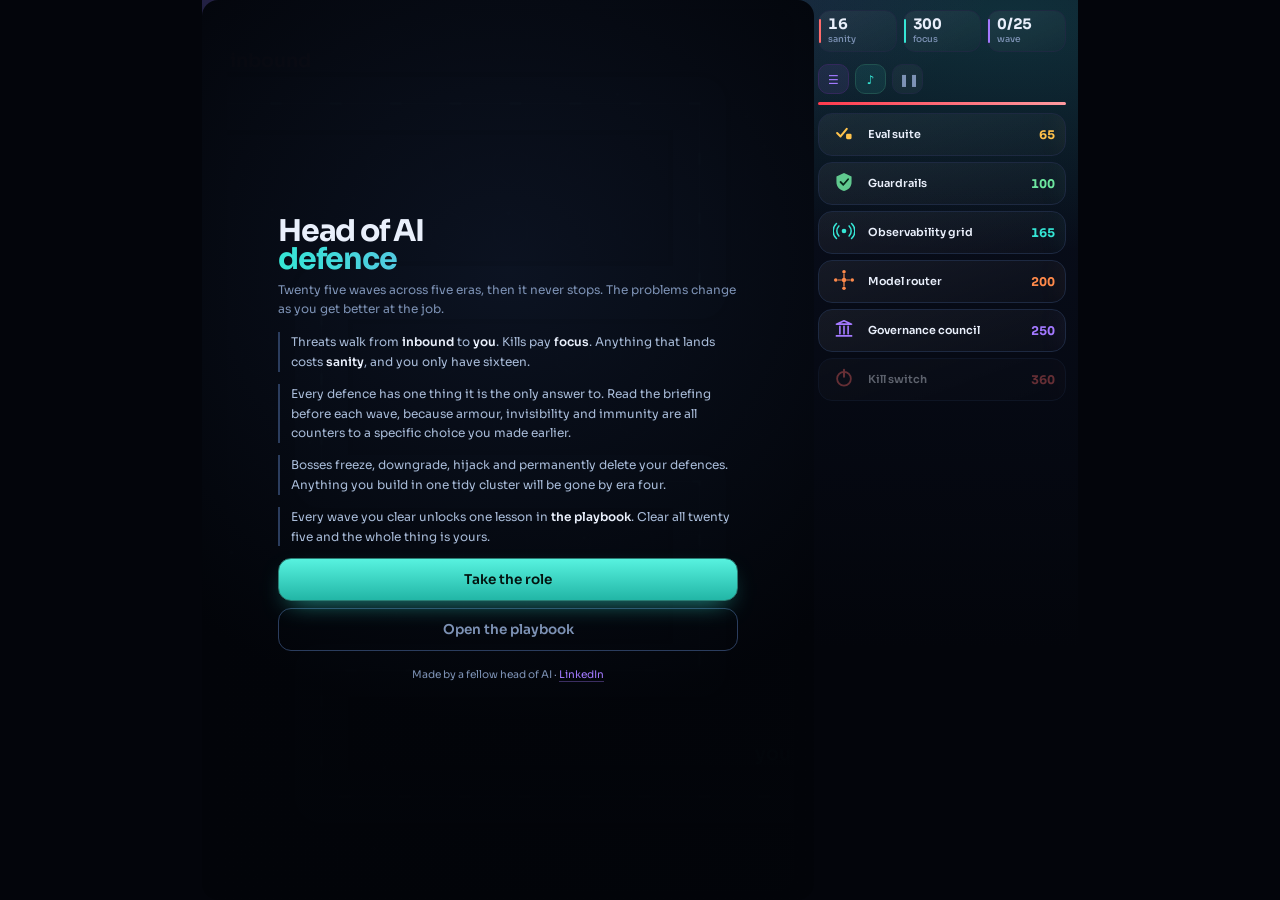
==== index.html @ 8537b3ae "Add social preview cards and searchable metadata Pasting either page into LinkedIn, X, Slack or a ch" ====
<!DOCTYPE html>
<html lang="en">
<head>
<meta charset="utf-8">
<meta name="viewport" content="width=device-width, initial-scale=1, maximum-scale=1, user-scalable=no, viewport-fit=cover">
<title>Head of AI: defence · an AI governance tower defence game</title>
<meta name="description" content="A free browser tower defence game about running AI inside a company. Hold off hallucinations, shadow AI, prompt injection and an EU AI Act audit across 25 waves.">
<meta name="keywords" content="tower defence game, tower defense game, AI governance, AI risk management, AI failure modes, hallucinations, shadow AI, prompt injection, model drift, EU AI Act, LLMOps, AI safety, browser game, free online game, no install, head of AI">
<meta name="author" content="geekyme">
<meta name="robots" content="index, follow, max-image-preview:large">
<link rel="canonical" href="https://geekyme.github.io/ai-tower-defense/">

<!-- Social preview. Absolute URLs: crawlers do not resolve relative ones reliably. -->
<meta property="og:type" content="website">
<meta property="og:site_name" content="Head of AI: defence">
<meta property="og:locale" content="en_GB">
<meta property="og:url" content="https://geekyme.github.io/ai-tower-defense/">
<meta property="og:title" content="Head of AI: defence · an AI governance tower defence game">
<meta property="og:description" content="Hold the line against hallucinations, shadow AI, the frozen middle and the EU AI Act audit. 25 waves, 37 real failure modes, and a lesson unlocked every wave you clear.">
<meta property="og:image" content="https://geekyme.github.io/ai-tower-defense/assets/og-game.png">
<meta property="og:image:type" content="image/png">
<meta property="og:image:width" content="1200">
<meta property="og:image:height" content="630">
<meta property="og:image:alt" content="Head of AI: defence. A tower defence board with defences covering a lane, beside the words hallucinations, shadow AI, prompt injection, the frozen middle and EU AI Act audit.">

<meta name="twitter:card" content="summary_large_image">
<meta name="twitter:title" content="Head of AI: defence · an AI governance tower defence game">
<meta name="twitter:description" content="Hold the line against hallucinations, shadow AI, the frozen middle and the EU AI Act audit. Every wave you clear unlocks a lesson.">
<meta name="twitter:image" content="https://geekyme.github.io/ai-tower-defense/assets/og-game.png">
<meta name="twitter:image:alt" content="Head of AI: defence. A tower defence board with defences covering a lane.">

<meta name="theme-color" content="#03050b">
<meta name="application-name" content="Head of AI: defence">
<meta name="apple-mobile-web-app-title" content="Head of AI">
<meta name="apple-mobile-web-app-capable" content="yes">
<meta name="mobile-web-app-capable" content="yes">
<meta name="apple-mobile-web-app-status-bar-style" content="black-translucent">
<link rel="icon" href="assets/favicon.svg" type="image/svg+xml">
<link rel="apple-touch-icon" href="assets/icon-180.png">
<link rel="manifest" href="site.webmanifest">

<script type="application/ld+json">
{
  "@context": "https://schema.org",
  "@type": "VideoGame",
  "name": "Head of AI: defence",
  "url": "https://geekyme.github.io/ai-tower-defense/",
  "image": "https://geekyme.github.io/ai-tower-defense/assets/og-game.png",
  "description": "A tower defence game about running AI inside a company. Twenty five waves across five eras, where every threat is a real AI failure mode and every defence is a real control. Clearing a wave unlocks that wave's lesson.",
  "genre": ["Tower defence", "Strategy", "Educational game"],
  "keywords": "AI governance, AI risk, tower defence, browser game, EU AI Act, shadow AI, prompt injection",
  "gamePlatform": "Web browser",
  "applicationCategory": "GameApplication",
  "operatingSystem": "Any (modern web browser)",
  "playMode": "SinglePlayer",
  "inLanguage": "en",
  "isAccessibleForFree": true,
  "author": { "@type": "Person", "name": "geekyme", "url": "https://github.com/geekyme" },
  "offers": { "@type": "Offer", "price": "0", "priceCurrency": "USD", "availability": "https://schema.org/InStock" }
}
</script>

<link rel="preconnect" href="https://fonts.googleapis.com">
<link rel="preconnect" href="https://fonts.gstatic.com" crossorigin>
<link href="https://fonts.googleapis.com/css2?family=Sora:wght@400;500;600;700&display=swap" rel="stylesheet">
<link rel="stylesheet" href="styles/tokens.css">
<link rel="stylesheet" href="styles/game.css">
</head>
<body>
<div id="app">
  <div id="hud">
    <div class="stat" id="sanityStat"><b id="sanityVal">16</b><span>sanity</span></div>
    <div class="stat" id="focusStat"><b id="focusVal">300</b><span>focus</span></div>
    <div class="stat" id="waveStat"><b id="waveVal">0/25</b><span>wave</span></div>
    <div class="grow"></div>
    <a class="iconbtn" href="lessons.html" id="bookBtn" title="Playbook" aria-label="Open the playbook">☰</a>
    <button class="iconbtn on" id="sndBtn" type="button" title="Sound" aria-label="Toggle sound">♪</button>
    <button class="iconbtn" id="pauseBtn" type="button" title="Pause" aria-label="Pause">❚❚</button>
  </div>
  <div id="sanityTrack"><div id="sanityFill"></div></div>

  <div id="stage">
    <canvas id="cv"></canvas>

    <div id="callRow">
      <button id="briefBtn" type="button">Brief</button>
      <button id="callBtn" type="button"><span>Start wave 1</span><small id="callBonus"></small></button>
    </div>

    <!-- What a defence does, shown while choosing where to place it. -->
    <div id="preview">
      <div class="r1">
        <div id="pvDot"></div><div id="pvName"></div><div id="pvCost"></div>
        <button id="pvX" type="button" aria-label="Cancel">✕</button>
      </div>
      <div id="pvBlurb"></div>
      <div id="pvNums"></div>
      <div class="tg" id="pvTags"></div>
      <div class="pvline good"><u>Use for</u><div id="pvGood"></div></div>
      <div class="pvline weak"><u>Blind to</u><div id="pvWeak"></div></div>
      <div id="pvHint"></div>
    </div>

    <!-- A placed defence: live stats, upgrade and sell. -->
    <div id="inspect">
      <div class="r1"><div id="insDot"></div><div id="insName"></div><div id="insLvl"></div></div>
      <div id="insBlurb"></div>
      <div id="insNums"></div>
      <div class="btns">
        <button id="upBtn" type="button">Upgrade</button>
        <button id="sellBtn" type="button">Sell</button>
        <button id="closeBtn" type="button" aria-label="Close">✕</button>
      </div>
    </div>

    <!-- Menu, briefing, pause, defeat and victory all render in here. -->
    <div id="ov"><div id="ovScroll"><div id="ovBox"></div></div></div>
  </div>

  <div id="shop"></div>
</div>

<script type="module" src="src/main.js"></script>
</body>
</html>
---- styles/tokens.css ----
/* Design tokens and the reset shared by the game and the playbook. */

:root {
  --void: #03050b;
  --panel: #0e1524;
  --line: #1d2941;
  --line2: #2b3d5e;
  --text: #e9effb;
  --dim: #7d92b5;
  --body: #9db0cd;

  --cyan: #35e6d5;
  --violet: #a379ff;
  --amber: #ffc24b;
  --mint: #6ee7a0;
  --coral: #ff6b6b;

  --font: 'Sora', ui-sans-serif, system-ui, -apple-system, 'Segoe UI', Roboto, sans-serif;
  color-scheme: dark;
}

* {
  box-sizing: border-box;
  -webkit-tap-highlight-color: transparent;
}

html, body {
  height: 100%;
  margin: 0;
}

body {
  background: var(--void);
  color: var(--text);
  font-family: var(--font);
}

a { color: var(--cyan); }

/* Buttons rendered as links, so an <a> and a <button> can sit side by side. */
.btn {
  display: block;
  width: 100%;
  text-align: center;
  text-decoration: none;
  font-family: inherit;
  font-size: 13.5px;
  font-weight: 600;
  padding: 12px;
  border-radius: 13px;
  cursor: pointer;
  border: 1px solid #2a7d73;
  color: #03130f;
  background: linear-gradient(180deg, #57f2df, #22b6a6);
}

.btn.ghost {
  background: transparent;
  border-color: var(--line2);
  color: var(--dim);
  margin-top: 7px;
  box-shadow: none;
}

/* Campaign progress bar, used on both pages. */
.progrow {
  display: flex;
  justify-content: space-between;
  gap: 10px;
  font-size: 10.5px;
  color: var(--dim);
  margin-bottom: 4px;
}
.progrow b { color: var(--cyan); font-weight: 600; }

.prog {
  height: 6px;
  border-radius: 6px;
  background: #121a2c;
  overflow: hidden;
  margin-bottom: 14px;
}
.prog i {
  display: block;
  height: 100%;
  border-radius: 6px;
  background: linear-gradient(90deg, var(--cyan), var(--violet));
  transition: width .4s ease;
}

/* Lesson cards, shared by the victory screen and the playbook page. */
.ls {
  display: flex;
  gap: 11px;
  align-items: flex-start;
  padding: 12px 0;
  border-top: 1px solid rgba(43, 61, 94, .5);
}
.ls:first-of-type { border-top: 0; }
.ls img {
  border-radius: 9px;
  background: rgba(255, 255, 255, .03);
  flex: 0 0 auto;
}
.ls-body { min-width: 0; }
.ls-meta {
  font-size: 9.5px;
  letter-spacing: .04em;
  text-transform: lowercase;
  color: var(--dim);
  margin-bottom: 3px;
}
.ls h3 {
  font-size: 13.5px;
  font-weight: 600;
  line-height: 1.35;
  margin: 0 0 5px;
  letter-spacing: -.01em;
}
.ls p {
  font-size: 11.5px;
  line-height: 1.55;
  color: var(--body);
  margin: 0 0 4px;
}
.ls p u {
  display: block;
  text-decoration: none;
  font-size: 9px;
  letter-spacing: .06em;
  text-transform: uppercase;
  font-weight: 700;
  margin-bottom: 2px;
}
.ls-counter u { color: var(--cyan); }
.ls-lesson u { color: var(--violet); }
.ls-locked { color: var(--dim); font-style: italic; }

.ls.locked { opacity: .45; }
.ls.locked img { filter: grayscale(1); }

.ls-era { margin-bottom: 18px; }
.ls-era-head {
  display: flex;
  align-items: baseline;
  justify-content: space-between;
  gap: 10px;
  border-bottom: 1px solid var(--line2);
  padding-bottom: 6px;
  margin-bottom: 4px;
}
.ls-era-head h2 {
  font-size: 11.5px;
  font-weight: 600;
  color: var(--violet);
  margin: 0;
}
.ls-era-head span {
  font-size: 10.5px;
  color: var(--dim);
  font-variant-numeric: tabular-nums;
}
.ls-era-sub {
  font-size: 11px;
  color: var(--dim);
  margin: 0 0 4px;
}

/* Author byline. Quiet, and never competing with a call to action. */
.credit {
  font-size: 10.5px;
  line-height: 1.5;
  color: var(--dim);
  text-align: center;
  margin: 16px 0 0;
}
.credit a {
  color: var(--violet);
  text-decoration: none;
  border-bottom: 1px solid rgba(163, 121, 255, .35);
}
.credit a:hover { border-bottom-color: var(--violet); }

@media (prefers-reduced-motion: reduce) {
  * { transition: none !important; }
}
---- styles/game.css ----
/* The game board, HUD, shop and overlay screens. Loaded after tokens.css. */

body {
  overflow: hidden;
  overscroll-behavior: none;
  touch-action: none;
}

/*
 * One grid, three layouts. The children never move in the DOM — only which
 * grid area they land in — so `phone` stacks them and `rail` puts the HUD and
 * shop beside a full-height board. See the media queries at the foot of this
 * file.
 */
#app {
  position: fixed;
  inset: 0;
  display: grid;
  grid-template-columns: 1fr;
  grid-template-rows: auto auto minmax(0, 1fr) auto;
  grid-template-areas: 'hud' 'track' 'stage' 'shop';
  max-width: 540px;
  margin: 0 auto;
  padding-top: env(safe-area-inset-top);
  padding-bottom: env(safe-area-inset-bottom);
  background:
    radial-gradient(130% 55% at 12% -8%, rgba(163, 121, 255, .22), transparent 62%),
    radial-gradient(115% 45% at 92% 2%, rgba(53, 230, 213, .15), transparent 58%),
    linear-gradient(180deg, #0a1020 0%, var(--void) 72%);
}


#hud{grid-area:hud;display:flex;align-items:stretch;flex-wrap:wrap;gap:5px;padding:8px 10px 5px}
.stat{position:relative;display:flex;flex-direction:column;gap:1px;padding:6px 9px 6px 10px;border-radius:12px;
  background:linear-gradient(155deg,rgba(255,255,255,.06),rgba(255,255,255,.012));border:1px solid var(--line)}
.stat::before{content:'';position:absolute;left:0;top:8px;bottom:8px;width:2px;border-radius:2px;background:currentColor}
.stat b{font-size:14.5px;font-weight:700;letter-spacing:-.02em;font-variant-numeric:tabular-nums;line-height:1.05;color:var(--text)}
.stat span{font-size:9px;color:var(--dim);font-weight:500}
#sanityStat{color:var(--coral)}#focusStat{color:var(--cyan)}#waveStat{color:var(--violet)}
#hud .grow{flex:1}
.iconbtn{width:31px;flex:0 0 auto;border-radius:10px;cursor:pointer;background:rgba(255,255,255,.04);
  border:1px solid var(--line);color:var(--dim);font-size:12px;font-family:inherit;display:grid;place-items:center;
  text-decoration:none}
#bookBtn{color:var(--violet);border-color:#33285c;background:rgba(163,121,255,.09)}
.iconbtn.on{color:var(--cyan);border-color:#20514f;background:rgba(53,230,213,.09)}
#sanityTrack{grid-area:track;height:3px;margin:0 10px 4px;background:#121a2c;border-radius:3px;overflow:hidden}
#sanityFill{height:100%;width:100%;background:linear-gradient(90deg,#ff3b4e,#ff9aa0);transition:width .3s}

#stage{grid-area:stage;position:relative;display:grid;place-items:center;min-height:0;padding:0 5px}
canvas#cv{display:block;border-radius:16px;touch-action:none}

#callRow{position:absolute;left:0;right:0;bottom:9px;display:flex;justify-content:center;gap:7px;pointer-events:none}
#callRow button{pointer-events:auto;cursor:pointer;font-family:inherit;border-radius:999px;font-size:12.5px;font-weight:600;
  padding:9px 16px;display:flex;align-items:center;gap:7px;box-shadow:0 8px 24px rgba(0,0,0,.5)}
#callBtn{border:1px solid #237068;color:#c9fff8;background:linear-gradient(180deg,rgba(30,116,107,.96),rgba(11,48,45,.96))}
#callBtn small{color:#5fd8c8;font-weight:500;font-size:10.5px}
#briefBtn{border:1px solid var(--line2);color:var(--dim);background:rgba(14,21,36,.92)}
#callRow.hidden{display:none}

#inspect{position:absolute;left:50%;transform:translateX(-50%);bottom:9px;display:none;
  width:min(100% - 18px, var(--board-w, 540px) - 18px);padding:11px 12px;border-radius:16px;
  background:linear-gradient(180deg,rgba(19,28,46,.98),rgba(9,14,25,.98));border:1px solid var(--line2);
  backdrop-filter:blur(10px);box-shadow:0 14px 40px rgba(0,0,0,.6)}
#inspect.show{display:block}
#inspect,#preview{max-height:min(var(--board-h, 100%) - 18px, 100% - 18px);overflow-y:auto;overscroll-behavior:contain}
#inspect .r1{display:flex;align-items:center;gap:8px;margin-bottom:6px}
#insDot{width:22px;height:22px;border-radius:7px;flex:0 0 auto;display:grid;place-items:center}
#insName{font-size:13.5px;font-weight:600;flex:1}
#insLvl{font-size:10.5px;color:var(--dim)}
#insBlurb{font-size:11px;color:#9db0cd;line-height:1.5;margin-bottom:5px}
#insNums{font-size:10.5px;color:var(--dim);margin-bottom:9px;display:flex;gap:11px;flex-wrap:wrap}
#insNums i{font-style:normal;color:var(--text);font-weight:600}
#inspect .btns{display:flex;gap:6px}
#inspect button{flex:1;font-family:inherit;font-size:12px;font-weight:600;padding:9px;border-radius:11px;cursor:pointer;
  border:1px solid var(--line2);background:rgba(255,255,255,.04);color:var(--text)}
#upBtn{border-color:#237068;background:linear-gradient(180deg,rgba(30,116,107,.9),rgba(12,52,49,.9));color:#c9fff8}
#upBtn:disabled{opacity:.35;background:rgba(255,255,255,.03);border-color:var(--line);color:var(--dim)}
#sellBtn{flex:0 0 74px;color:#ff9aa4;border-color:#4d2833;background:rgba(80,26,38,.5)}
#closeBtn{flex:0 0 40px;color:var(--dim)}


#preview{position:absolute;left:50%;transform:translateX(-50%);bottom:9px;display:none;
  width:min(100% - 18px, var(--board-w, 540px) - 18px);padding:11px 12px;border-radius:16px;
  background:linear-gradient(180deg,rgba(19,28,46,.97),rgba(9,14,25,.97));border:1px solid var(--line2);
  backdrop-filter:blur(10px);box-shadow:0 14px 40px rgba(0,0,0,.6)}
#preview.show{display:block}
#preview .r1{display:flex;align-items:center;gap:8px;margin-bottom:6px}
#pvDot{width:26px;height:26px;border-radius:8px;flex:0 0 auto;display:grid;place-items:center}
#pvName{font-size:13.5px;font-weight:600;flex:1}
#pvCost{font-size:12.5px;font-weight:700;font-variant-numeric:tabular-nums}
#pvCost.poor{color:#ff8a95}
#pvX{width:26px;height:26px;flex:0 0 auto;border-radius:8px;border:1px solid var(--line2);
  background:rgba(255,255,255,.04);color:var(--dim);font-family:inherit;font-size:11px;cursor:pointer}
#pvBlurb{font-size:11.5px;color:#9db0cd;line-height:1.5;margin-bottom:7px}
#pvNums{font-size:10.5px;color:var(--dim);display:flex;gap:11px;flex-wrap:wrap;margin-bottom:8px}
#pvNums i{font-style:normal;color:var(--text);font-weight:600}
#preview .tg{display:flex;gap:4px;flex-wrap:wrap;margin-bottom:8px}
#preview .tg em{font-style:normal;font-size:9px;padding:2px 7px;border-radius:20px;
  border:1px solid currentColor;opacity:.85}
.pvline{display:flex;gap:7px;font-size:11px;line-height:1.45;margin-bottom:5px}
.pvline u{text-decoration:none;flex:0 0 auto;font-weight:700;font-size:10px;padding-top:1px}
.pvline.good u{color:var(--mint)}.pvline.good div{color:#9fd6b6}
.pvline.weak u{color:var(--coral)}.pvline.weak div{color:#d5a3ab}
#pvHint{font-size:10px;color:var(--dim);margin-top:8px;padding-top:7px;border-top:1px solid rgba(43,61,94,.6)}

#shop{grid-area:shop;display:flex;gap:6px;padding:7px 9px 11px;overflow-x:auto;scrollbar-width:none}
#shop::-webkit-scrollbar{display:none}
.card{position:relative;flex:0 0 84px;cursor:pointer;text-align:left;font-family:inherit;color:var(--text);
  padding:7px;border-radius:14px;border:1px solid var(--line);overflow:hidden;
  background:linear-gradient(160deg,rgba(255,255,255,.06),rgba(255,255,255,.015))}
.card::after{content:'';position:absolute;inset:-40% -60% auto auto;width:86px;height:86px;border-radius:50%;
  background:currentColor;opacity:.14;filter:blur(22px)}
.card .g{height:28px;margin-bottom:3px;position:relative}
.card .nm{font-size:10px;font-weight:600;line-height:1.24;height:25px;color:var(--text);position:relative}
.card .ct{font-size:11px;font-weight:700;font-variant-numeric:tabular-nums;position:relative}
.card.sel{border-color:currentColor;box-shadow:0 0 0 1px currentColor inset,0 0 18px -4px currentColor}
.card.poor{opacity:.38}

/* overlay */
#ov{position:absolute;inset:0;display:none;z-index:9;border-radius:16px;overflow:hidden;
  background:radial-gradient(80% 50% at 50% 30%,rgba(11,18,32,.96),rgba(2,4,9,.99))}
#ov.show{display:block}
#ovScroll{position:absolute;inset:0;overflow-y:auto;padding:18px;display:flex;flex-direction:column}
/* `margin:auto` centres without making overflow unreachable, which
   `justify-content:center` would. */
#ovBox{width:100%;max-width:460px;margin:auto}
#ov h1{font-size:30px;line-height:.95;font-weight:700;letter-spacing:-.04em;margin:0 0 6px}
#ov h1 em{font-style:normal;display:block;background:linear-gradient(90deg,var(--cyan),var(--violet));
  -webkit-background-clip:text;background-clip:text;color:transparent}
#ov .kick{font-size:12px;color:var(--dim);line-height:1.6;margin:0 0 14px}
#ov .lore{font-size:12px;line-height:1.65;color:#a9bcd9;margin:0 0 12px;border-left:2px solid var(--line2);padding-left:11px}
#ov .lore b{color:var(--text);font-weight:600}
#ov button{width:100%;font-family:inherit;font-size:13.5px;font-weight:600;padding:12px;border-radius:13px;cursor:pointer;
  border:1px solid #2a7d73;color:#03130f;background:linear-gradient(180deg,#57f2df,#22b6a6);
  box-shadow:0 10px 26px -12px rgba(53,230,213,.8)}
#ov button.ghost{background:transparent;border-color:var(--line2);color:var(--dim);margin-top:7px;box-shadow:none}

.eyebrow{display:flex;align-items:center;gap:8px;margin-bottom:10px}
.eyebrow b{font-size:11px;font-weight:600;color:var(--violet)}
.eyebrow i{flex:1;height:1px;background:var(--line2)}
.eyebrow s{text-decoration:none;font-size:11px;color:var(--dim);font-variant-numeric:tabular-nums}

.foe{display:flex;gap:10px;align-items:flex-start;padding:8px 0;border-top:1px solid rgba(43,61,94,.5)}
.foe:first-of-type{border-top:0}
.foe img{width:38px;height:38px;flex:0 0 auto;border-radius:10px;background:rgba(255,255,255,.03)}
.foe .fn{font-size:12.5px;font-weight:600;line-height:1.3;margin-bottom:2px}
.foe .fd{font-size:11px;color:#9db0cd;line-height:1.45}
.foe .tg{display:flex;gap:4px;flex-wrap:wrap;margin-top:4px}
.foe .tg em{font-style:normal;font-size:9px;padding:2px 6px;border-radius:20px;border:1px solid var(--line2);color:var(--dim)}
.foe .tg em.hot{color:#ffb0b0;border-color:#5a2c34;background:rgba(120,30,45,.28)}

#ovStats{display:flex;gap:8px;margin:0 0 14px}
#ovStats div{flex:1;border:1px solid var(--line);border-radius:11px;padding:8px;background:rgba(255,255,255,.03)}
#ovStats b{display:block;font-size:17px;font-weight:700;letter-spacing:-.02em}
#ovStats span{font-size:9px;color:var(--dim)}

/* ------------------------------------------------------- overlay screens */

#ov h1.sm { font-size: 24px; margin-bottom: 8px; }
#ov h1.md { font-size: 27px; }
#ov .rows { margin-bottom: 14px; }
#ov .lessons-inline { max-height: 46vh; overflow-y: auto; }
#ov a.btn { margin-top: 7px; }
.foe .later { color: var(--dim); font-weight: 400; }

/* ------------------------------------------------ lesson unlocked toast */

.toast {
  position: fixed;
  left: 50%;
  bottom: 22px;
  z-index: 30;
  transform: translate(-50%, 20px);
  opacity: 0;
  transition: opacity .3s, transform .3s;
  display: flex;
  align-items: center;
  gap: 10px;
  max-width: min(94vw, 460px);
  padding: 10px 14px;
  border-radius: 14px;
  border: 1px solid #3d3168;
  background: linear-gradient(180deg, rgba(30, 22, 58, .97), rgba(12, 9, 26, .97));
  box-shadow: 0 14px 40px rgba(0, 0, 0, .6);
  pointer-events: auto;
}
.toast.in { opacity: 1; transform: translate(-50%, 0); }
.toast b { font-size: 11.5px; color: var(--violet); font-weight: 600; flex: 0 0 auto; }
.toast span {
  font-size: 11.5px;
  color: var(--body);
  line-height: 1.35;
  overflow: hidden;
  display: -webkit-box;
  -webkit-line-clamp: 2;
  -webkit-box-orient: vertical;
}
.toast a {
  flex: 0 0 auto;
  font-size: 10.5px;
  font-weight: 600;
  color: var(--cyan);
  text-decoration: none;
  border: 1px solid #20514f;
  border-radius: 20px;
  padding: 4px 10px;
}

/* ==========================================================================
   Responsive layouts

   The board is a 9x14 portrait grid, so its size is almost always limited by
   height. The layouts below exist to give it as much height as possible and
   to put the width that a 9x14 board cannot use to work.
   ========================================================================== */

/* Portrait tablets: same stacked layout, just a wider column. */
@media (orientation: portrait) and (min-width: 620px) {
  #app { max-width: 680px; }
  #hud { padding: 10px 14px 6px; }
  #sanityTrack { margin: 0 14px 5px; }
  .stat b { font-size: 16px; }
  .stat span { font-size: 10px; }
  #shop { padding: 9px 13px 14px; gap: 8px; }
  .card { flex-basis: 96px; }
}

/*
 * Side rail. Wide enough for a rail, or too short to stack — either way the
 * HUD and the shop move beside the board and the board takes the full height.
 */
@media (min-width: 900px), (orientation: landscape) and (max-height: 620px) {
  #app {
    grid-template-columns: minmax(0, 1fr) clamp(178px, 22vw, 264px);
    grid-template-rows: auto auto minmax(0, 1fr);
    grid-template-areas:
      'stage hud'
      'stage track'
      'stage shop';
    /*
     * A 9x14 board is always height-bound here, so its width lands near
     * 64vh. Capping the shell to that plus the rail keeps the board and the
     * rail together instead of stranding them either side of a wide gap.
     */
    max-width: min(1180px, calc(64vh + 300px));
    padding-right: env(safe-area-inset-right);
    padding-left: env(safe-area-inset-left);
  }

  /* Stats on one line, controls wrapped onto the next by the .grow spacer. */
  #hud { padding: 10px 12px 6px 4px; gap: 6px; }
  #hud .stat { flex: 1 1 0; min-width: 0; padding: 6px 8px 6px 9px; }
  #hud .grow { flex-basis: 100%; height: 0; }
  #hud .iconbtn { height: 30px; }
  #sanityTrack { margin: 2px 12px 8px 4px; }

  #stage { padding: 6px 4px 6px 8px; }

  /* The shop becomes a vertical list of rows. */
  #shop {
    flex-direction: column;
    align-content: start;
    gap: 6px;
    padding: 0 12px 12px 4px;
    overflow-x: hidden;
    overflow-y: auto;
  }
  .card {
    flex: 0 0 auto;
    width: 100%;
    display: grid;
    grid-template-columns: 30px minmax(0, 1fr) auto;
    align-items: center;
    gap: 9px;
    padding: 8px 10px;
  }
  .card .g { height: auto; display: grid; place-items: center; }
  .card .g svg { width: 22px; height: 22px; }
  .card .nm { height: auto; font-size: 11px; }
  .card .ct { font-size: 12px; }
  .card::after { inset: -60% -40% auto auto; }
}

/* A rail this short cannot show six cards, so let it scroll and tighten up. */
@media (orientation: landscape) and (max-height: 620px) {
  /*
   * A sheet across a 243px board hides the whole game. There is spare width
   * in landscape, so the board moves left and the sheets sit beside it.
   */
  #app { max-width: calc(64vh + 470px); }
  #stage { place-items: center start; padding-left: 8px; }
  #callRow { left: 8px; right: auto; width: var(--board-w, 100%); }
  #preview, #inspect {
    left: auto;
    right: 10px;
    transform: none;
    width: min(252px, 100% - var(--board-w, 0px) - 26px);
    max-height: calc(100% - 16px);
  }

  /* The board is short here, so the sheets beside it still have to be terse. */
  #preview, #inspect { padding: 9px 10px; font-size: 10.5px; }
  #pvBlurb, #insBlurb { font-size: 10.5px; margin-bottom: 5px; }
  #pvNums, #insNums, #pvHint { font-size: 9.5px; }
  #pvHint { margin-top: 6px; padding-top: 5px; }
  .pvline { font-size: 10.5px; margin-bottom: 3px; }
  #preview .tg { margin-bottom: 6px; }
  #hud { padding: 6px 10px 4px 4px; }
  #hud .stat { padding: 4px 7px 4px 8px; }
  .stat b { font-size: 13px; }
  #sanityTrack { margin: 0 10px 6px 4px; }
  .card { padding: 6px 9px; }
  #ovScroll { padding: 14px; }
}

/* Pointer devices get a hover cue on the board. */
@media (hover: hover) and (pointer: fine) {
  canvas#cv { cursor: pointer; }
  .card:hover { border-color: currentColor; }
  .iconbtn:hover { color: var(--text); }
}
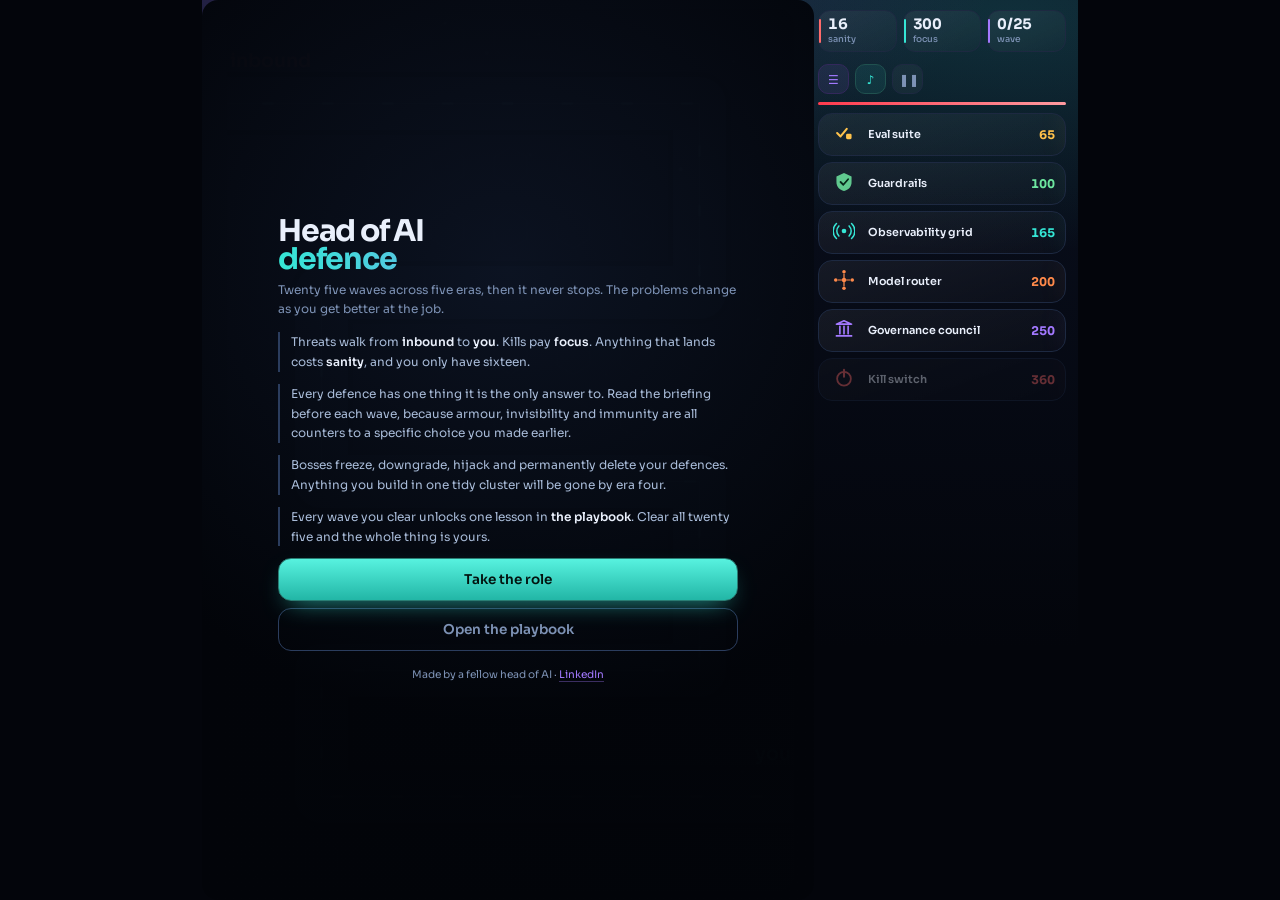
==== commit 18abd6bb: "Merge main into the metadata branch The author byline landed on main and touched both <head>s, which" ====
--- a/index.html
+++ b/index.html
@@ -38,6 +38,7 @@
 <link rel="icon" href="assets/favicon.svg" type="image/svg+xml">
 <link rel="apple-touch-icon" href="assets/icon-180.png">
 <link rel="manifest" href="site.webmanifest">
+<link rel="author" href="https://www.linkedin.com/in/geekyme/">
 
 <script type="application/ld+json">
 {
@@ -55,7 +56,12 @@
   "playMode": "SinglePlayer",
   "inLanguage": "en",
   "isAccessibleForFree": true,
-  "author": { "@type": "Person", "name": "geekyme", "url": "https://github.com/geekyme" },
+  "author": {
+    "@type": "Person",
+    "name": "geekyme",
+    "url": "https://www.linkedin.com/in/geekyme/",
+    "sameAs": ["https://github.com/geekyme"]
+  },
   "offers": { "@type": "Offer", "price": "0", "priceCurrency": "USD", "availability": "https://schema.org/InStock" }
 }
 </script>
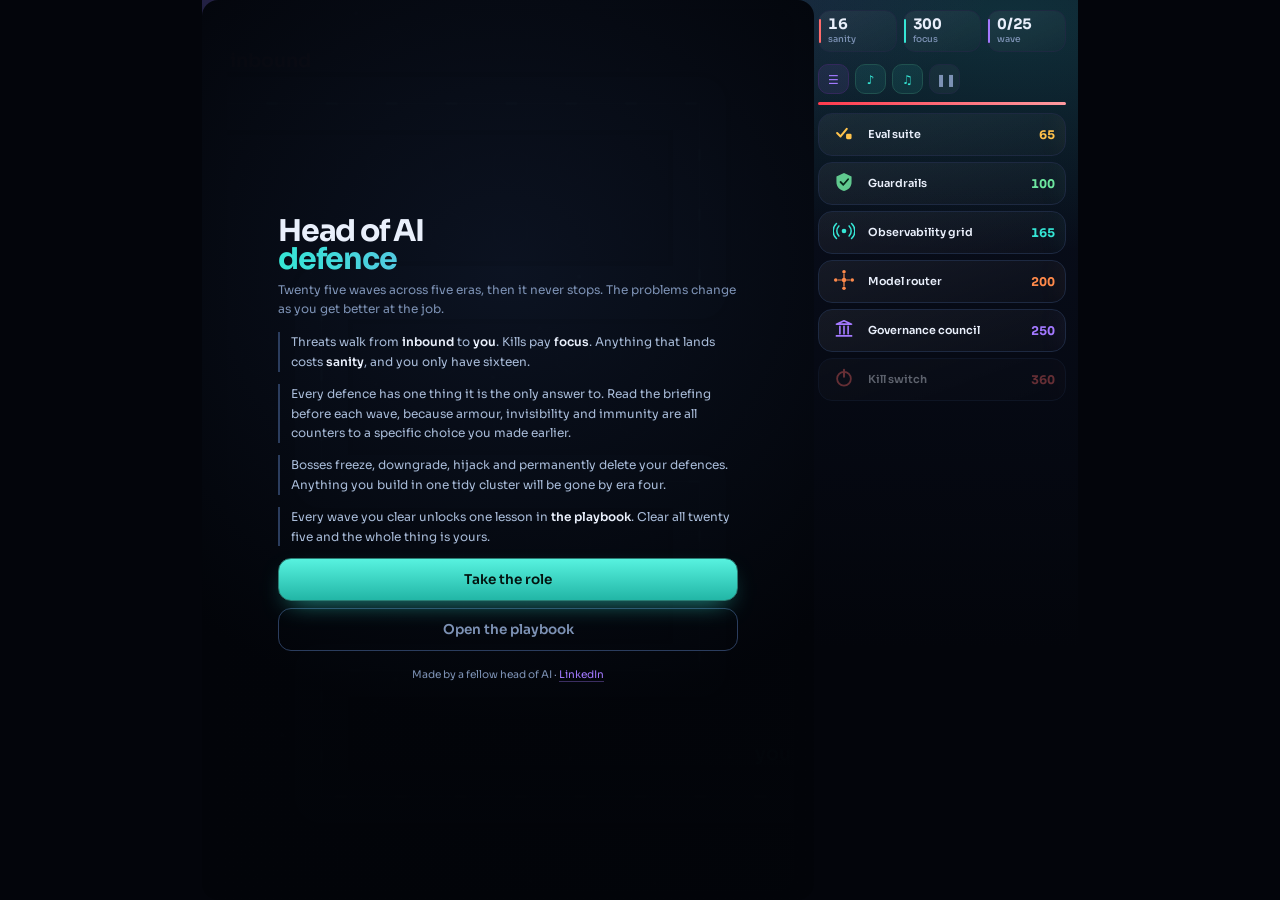
==== commit 1d300a0e: "Celebrate wave clears, unblock the board, add a soundtrack Three things the game was missing.  Clear" ====
--- a/index.html
+++ b/index.html
@@ -80,7 +80,8 @@
     <div class="stat" id="waveStat"><b id="waveVal">0/25</b><span>wave</span></div>
     <div class="grow"></div>
     <a class="iconbtn" href="lessons.html" id="bookBtn" title="Playbook" aria-label="Open the playbook">☰</a>
-    <button class="iconbtn on" id="sndBtn" type="button" title="Sound" aria-label="Toggle sound">♪</button>
+    <button class="iconbtn on" id="sndBtn" type="button" title="Sound effects" aria-label="Toggle sound effects">♪</button>
+    <button class="iconbtn on" id="musBtn" type="button" title="Music" aria-label="Toggle music">♫</button>
     <button class="iconbtn" id="pauseBtn" type="button" title="Pause" aria-label="Pause">❚❚</button>
   </div>
   <div id="sanityTrack"><div id="sanityFill"></div></div>
@@ -88,34 +89,48 @@
   <div id="stage">
     <canvas id="cv"></canvas>
 
-    <div id="callRow">
-      <button id="briefBtn" type="button">Brief</button>
-      <button id="callBtn" type="button"><span>Start wave 1</span><small id="callBonus"></small></button>
-    </div>
+    <!--
+      The bottom dock. Everything that floats over the board stacks in here so
+      the sheets never cover the call-wave row, and so the board keeps as much
+      clear space as the screen can spare.
+    -->
+    <div id="dock">
+      <div id="callRow">
+        <button id="briefBtn" type="button">Brief</button>
+        <button id="callBtn" type="button"><span>Start wave 1</span><small id="callBonus"></small></button>
+      </div>
 
-    <!-- What a defence does, shown while choosing where to place it. -->
-    <div id="preview">
-      <div class="r1">
-        <div id="pvDot"></div><div id="pvName"></div><div id="pvCost"></div>
-        <button id="pvX" type="button" aria-label="Cancel">✕</button>
+      <!--
+        What a defence does, shown while choosing where to place it. It stays a
+        one-line strip that taps fall straight through, so choosing a defence
+        never costs you sight of the board. Details open on request.
+      -->
+      <div id="preview">
+        <div class="r1">
+          <div id="pvDot"></div><div id="pvName"></div><div id="pvCost"></div>
+          <button id="pvInfo" type="button" aria-controls="pvMore" aria-expanded="false">Details</button>
+          <button id="pvX" type="button" aria-label="Cancel">✕</button>
+        </div>
+        <div id="pvHint"></div>
+        <div id="pvMore">
+          <div id="pvBlurb"></div>
+          <div id="pvNums"></div>
+          <div class="tg" id="pvTags"></div>
+          <div class="pvline good"><u>Use for</u><div id="pvGood"></div></div>
+          <div class="pvline weak"><u>Blind to</u><div id="pvWeak"></div></div>
+        </div>
       </div>
-      <div id="pvBlurb"></div>
-      <div id="pvNums"></div>
-      <div class="tg" id="pvTags"></div>
-      <div class="pvline good"><u>Use for</u><div id="pvGood"></div></div>
-      <div class="pvline weak"><u>Blind to</u><div id="pvWeak"></div></div>
-      <div id="pvHint"></div>
-    </div>
 
-    <!-- A placed defence: live stats, upgrade and sell. -->
-    <div id="inspect">
-      <div class="r1"><div id="insDot"></div><div id="insName"></div><div id="insLvl"></div></div>
-      <div id="insBlurb"></div>
-      <div id="insNums"></div>
-      <div class="btns">
-        <button id="upBtn" type="button">Upgrade</button>
-        <button id="sellBtn" type="button">Sell</button>
-        <button id="closeBtn" type="button" aria-label="Close">✕</button>
+      <!-- A placed defence: live stats, upgrade and sell. -->
+      <div id="inspect">
+        <div class="r1"><div id="insDot"></div><div id="insName"></div><div id="insLvl"></div></div>
+        <div id="insBlurb"></div>
+        <div id="insNums"></div>
+        <div class="btns">
+          <button id="upBtn" type="button">Upgrade</button>
+          <button id="sellBtn" type="button">Sell</button>
+          <button id="closeBtn" type="button" aria-label="Close">✕</button>
+        </div>
       </div>
     </div>
 
--- a/styles/game.css
+++ b/styles/game.css
@@ -49,7 +49,17 @@
 #stage{grid-area:stage;position:relative;display:grid;place-items:center;min-height:0;padding:0 5px}
 canvas#cv{display:block;border-radius:16px;touch-action:none}
 
-#callRow{position:absolute;left:0;right:0;bottom:9px;display:flex;justify-content:center;gap:7px;pointer-events:none}
+/*
+ * The dock stacks everything that floats over the board against the bottom of
+ * the stage, so the sheets and the call-wave row can never cover each other.
+ * The stage is usually taller than the board, and the dock spends that slack
+ * first: on a phone the strip sits under the board rather than on it.
+ */
+#dock{position:absolute;left:0;right:0;bottom:0;z-index:6;pointer-events:none;
+  display:flex;flex-direction:column;align-items:center;gap:6px;padding:0 5px 3px}
+#dock>*{width:min(100%, var(--board-w, 540px) - 12px)}
+
+#callRow{display:flex;justify-content:center;gap:7px}
 #callRow button{pointer-events:auto;cursor:pointer;font-family:inherit;border-radius:999px;font-size:12.5px;font-weight:600;
   padding:9px 16px;display:flex;align-items:center;gap:7px;box-shadow:0 8px 24px rgba(0,0,0,.5)}
 #callBtn{border:1px solid #237068;color:#c9fff8;background:linear-gradient(180deg,rgba(30,116,107,.96),rgba(11,48,45,.96))}
@@ -57,12 +67,11 @@
 #briefBtn{border:1px solid var(--line2);color:var(--dim);background:rgba(14,21,36,.92)}
 #callRow.hidden{display:none}
 
-#inspect{position:absolute;left:50%;transform:translateX(-50%);bottom:9px;display:none;
-  width:min(100% - 18px, var(--board-w, 540px) - 18px);padding:11px 12px;border-radius:16px;
+#inspect{display:none;pointer-events:auto;padding:11px 12px;border-radius:16px;
   background:linear-gradient(180deg,rgba(19,28,46,.98),rgba(9,14,25,.98));border:1px solid var(--line2);
   backdrop-filter:blur(10px);box-shadow:0 14px 40px rgba(0,0,0,.6)}
 #inspect.show{display:block}
-#inspect,#preview{max-height:min(var(--board-h, 100%) - 18px, 100% - 18px);overflow-y:auto;overscroll-behavior:contain}
+#inspect,#preview{max-height:calc(var(--board-h, 70vh) - 14px);overflow-y:auto;overscroll-behavior:contain}
 #inspect .r1{display:flex;align-items:center;gap:8px;margin-bottom:6px}
 #insDot{width:22px;height:22px;border-radius:7px;flex:0 0 auto;display:grid;place-items:center}
 #insName{font-size:13.5px;font-weight:600;flex:1}
@@ -79,18 +88,31 @@
 #closeBtn{flex:0 0 40px;color:var(--dim)}
 
 
-#preview{position:absolute;left:50%;transform:translateX(-50%);bottom:9px;display:none;
-  width:min(100% - 18px, var(--board-w, 540px) - 18px);padding:11px 12px;border-radius:16px;
+/*
+ * Two states. Closed it is a strip: name, cost and one line of guidance, and
+ * `pointer-events:none` so a tap on it still lands on the plot underneath.
+ * Open it is a full sheet, which takes its taps back until you close it again.
+ */
+#preview{display:none;pointer-events:none;padding:8px 10px;border-radius:14px;
   background:linear-gradient(180deg,rgba(19,28,46,.97),rgba(9,14,25,.97));border:1px solid var(--line2);
   backdrop-filter:blur(10px);box-shadow:0 14px 40px rgba(0,0,0,.6)}
 #preview.show{display:block}
-#preview .r1{display:flex;align-items:center;gap:8px;margin-bottom:6px}
+#preview.open{pointer-events:auto;padding:11px 12px}
+#pvInfo,#pvX{pointer-events:auto}
+#preview .r1{display:flex;align-items:center;gap:7px}
 #pvDot{width:26px;height:26px;border-radius:8px;flex:0 0 auto;display:grid;place-items:center}
-#pvName{font-size:13.5px;font-weight:600;flex:1}
-#pvCost{font-size:12.5px;font-weight:700;font-variant-numeric:tabular-nums}
+#pvName{font-size:13px;font-weight:600;line-height:1.25;flex:1 1 60px;min-width:0}
+#pvCost{font-size:12.5px;font-weight:700;font-variant-numeric:tabular-nums;white-space:nowrap}
 #pvCost.poor{color:#ff8a95}
-#pvX{width:26px;height:26px;flex:0 0 auto;border-radius:8px;border:1px solid var(--line2);
+#pvInfo{flex:0 0 auto;height:24px;padding:0 10px;border-radius:20px;border:1px solid var(--line2);
+  background:rgba(255,255,255,.04);color:var(--dim);font-family:inherit;font-size:10px;font-weight:600;cursor:pointer}
+#preview.open #pvInfo{color:var(--cyan);border-color:#20514f;background:rgba(53,230,213,.09)}
+#pvX{width:24px;height:24px;flex:0 0 auto;border-radius:8px;border:1px solid var(--line2);
   background:rgba(255,255,255,.04);color:var(--dim);font-family:inherit;font-size:11px;cursor:pointer}
+#pvHint{font-size:10px;color:var(--dim);line-height:1.4;margin-top:5px}
+#pvHint.warn{color:#ff9aa4}
+#pvMore{display:none}
+#preview.open #pvMore{display:block;margin-top:8px;padding-top:8px;border-top:1px solid rgba(43,61,94,.6)}
 #pvBlurb{font-size:11.5px;color:#9db0cd;line-height:1.5;margin-bottom:7px}
 #pvNums{font-size:10.5px;color:var(--dim);display:flex;gap:11px;flex-wrap:wrap;margin-bottom:8px}
 #pvNums i{font-style:normal;color:var(--text);font-weight:600}
@@ -101,7 +123,6 @@
 .pvline u{text-decoration:none;flex:0 0 auto;font-weight:700;font-size:10px;padding-top:1px}
 .pvline.good u{color:var(--mint)}.pvline.good div{color:#9fd6b6}
 .pvline.weak u{color:var(--coral)}.pvline.weak div{color:#d5a3ab}
-#pvHint{font-size:10px;color:var(--dim);margin-top:8px;padding-top:7px;border-top:1px solid rgba(43,61,94,.6)}
 
 #shop{grid-area:shop;display:flex;gap:6px;padding:7px 9px 11px;overflow-x:auto;scrollbar-width:none}
 #shop::-webkit-scrollbar{display:none}
@@ -173,10 +194,13 @@
   transform: translate(-50%, 20px);
   opacity: 0;
   transition: opacity .3s, transform .3s;
-  display: flex;
+  /* Two rows for the text, with the link beside both, so a long lesson title
+     is not squeezed down to three characters. */
+  display: grid;
+  grid-template-columns: minmax(0, 1fr) auto;
   align-items: center;
-  gap: 10px;
-  max-width: min(94vw, 460px);
+  gap: 2px 10px;
+  width: min(94vw, 460px);
   padding: 10px 14px;
   border-radius: 14px;
   border: 1px solid #3d3168;
@@ -185,8 +209,9 @@
   pointer-events: auto;
 }
 .toast.in { opacity: 1; transform: translate(-50%, 0); }
-.toast b { font-size: 11.5px; color: var(--violet); font-weight: 600; flex: 0 0 auto; }
+.toast b { grid-column: 1; font-size: 11px; color: var(--violet); font-weight: 600; }
 .toast span {
+  grid-column: 1;
   font-size: 11.5px;
   color: var(--body);
   line-height: 1.35;
@@ -196,7 +221,9 @@
   -webkit-box-orient: vertical;
 }
 .toast a {
-  flex: 0 0 auto;
+  grid-column: 2;
+  grid-row: 1 / 3;
+  align-self: center;
   font-size: 10.5px;
   font-weight: 600;
   color: var(--cyan);
@@ -231,7 +258,8 @@
  */
 @media (min-width: 900px), (orientation: landscape) and (max-height: 620px) {
   #app {
-    grid-template-columns: minmax(0, 1fr) clamp(178px, 22vw, 264px);
+    --rail: clamp(178px, 22vw, 264px);
+    grid-template-columns: minmax(0, 1fr) var(--rail);
     grid-template-rows: auto auto minmax(0, 1fr);
     grid-template-areas:
       'stage hud'
@@ -281,28 +309,53 @@
   .card::after { inset: -60% -40% auto auto; }
 }
 
+/*
+ * With a rail there is a whole empty column under the shop, so the dock goes
+ * there and leaves the board untouched. The offsets reach out of the stage and
+ * into the rail, which is the one place the layouts are not pure grid.
+ */
+@media (min-width: 900px) {
+  #dock {
+    left: auto;
+    right: calc(12px - var(--rail));
+    bottom: 12px;
+    width: calc(var(--rail) - 24px);
+    padding: 0;
+    align-items: stretch;
+  }
+  #dock > * { width: 100%; }
+  #callRow { flex-wrap: wrap; }
+  #preview { pointer-events: auto; }
+  #preview, #inspect { max-height: calc(100vh - 120px); }
+}
+
 /* A rail this short cannot show six cards, so let it scroll and tighten up. */
 @media (orientation: landscape) and (max-height: 620px) {
   /*
    * A sheet across a 243px board hides the whole game. There is spare width
-   * in landscape, so the board moves left and the sheets sit beside it.
+   * in landscape, so the board moves left and the dock sits beside it.
    */
   #app { max-width: calc(64vh + 470px); }
   #stage { place-items: center start; padding-left: 8px; }
-  #callRow { left: 8px; right: auto; width: var(--board-w, 100%); }
-  #preview, #inspect {
+  #dock {
     left: auto;
     right: 10px;
-    transform: none;
+    bottom: 8px;
+    padding: 0;
+    align-items: stretch;
     width: min(252px, 100% - var(--board-w, 0px) - 26px);
-    max-height: calc(100% - 16px);
-  }
+  }
+  #dock > * { width: 100%; }
+  #callRow { flex-wrap: wrap; }
+  /* Beside the board, not over it, so the strip can keep its own taps. */
+  #preview { pointer-events: auto; }
+  #preview, #inspect { max-height: calc(var(--board-h, 70vh) - 20px); }
 
   /* The board is short here, so the sheets beside it still have to be terse. */
-  #preview, #inspect { padding: 9px 10px; font-size: 10.5px; }
+  #preview.open, #inspect { padding: 9px 10px; font-size: 10.5px; }
   #pvBlurb, #insBlurb { font-size: 10.5px; margin-bottom: 5px; }
   #pvNums, #insNums, #pvHint { font-size: 9.5px; }
-  #pvHint { margin-top: 6px; padding-top: 5px; }
+  #pvHint { margin-top: 4px; }
   .pvline { font-size: 10.5px; margin-bottom: 3px; }
   #preview .tg { margin-bottom: 6px; }
   #hud { padding: 6px 10px 4px 4px; }
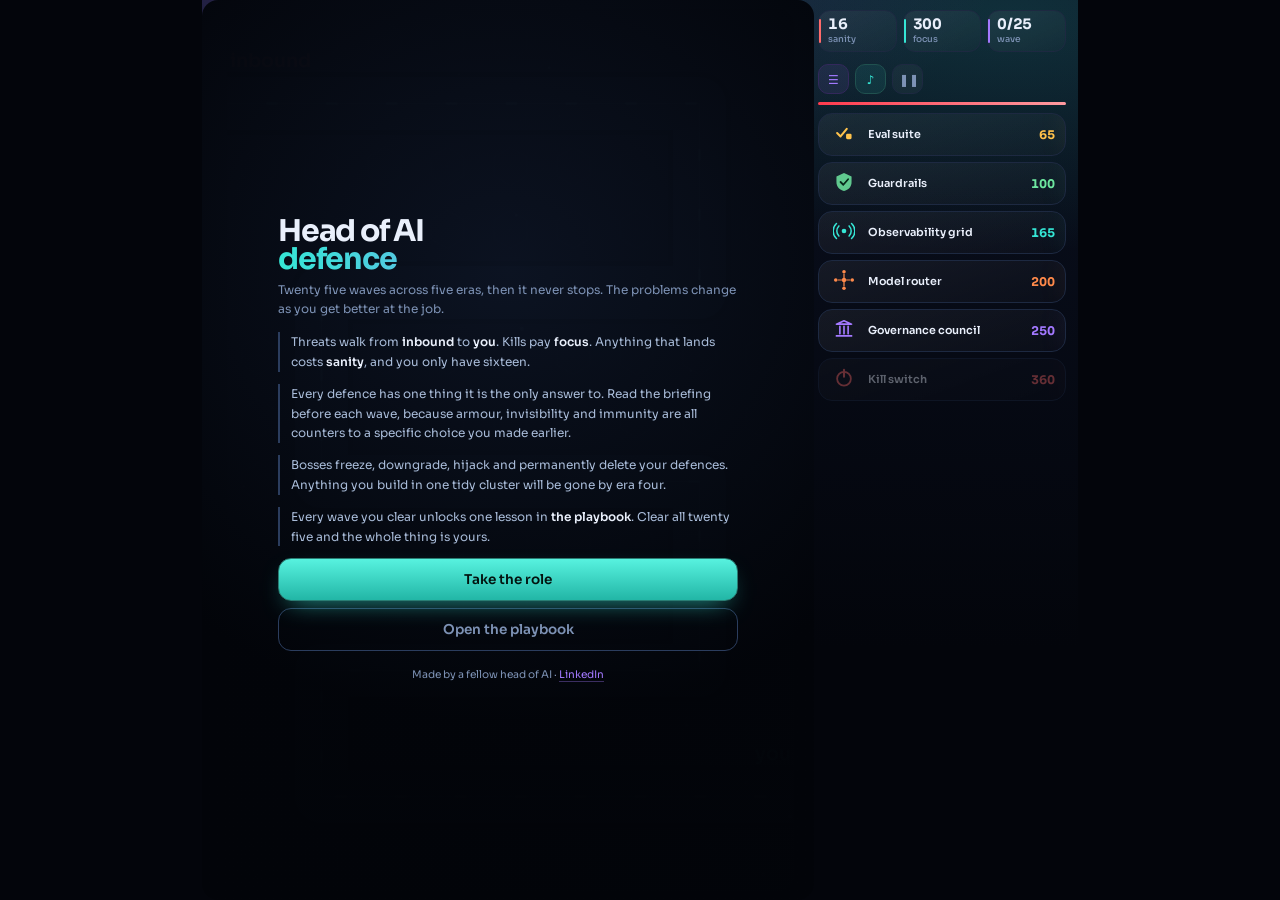
==== commit 3980650d: "One sound switch, and a start-up that cannot end in a black screen The HUD had grown two audio butto" ====
--- a/index.html
+++ b/index.html
@@ -80,8 +80,7 @@
     <div class="stat" id="waveStat"><b id="waveVal">0/25</b><span>wave</span></div>
     <div class="grow"></div>
     <a class="iconbtn" href="lessons.html" id="bookBtn" title="Playbook" aria-label="Open the playbook">☰</a>
-    <button class="iconbtn on" id="sndBtn" type="button" title="Sound effects" aria-label="Toggle sound effects">♪</button>
-    <button class="iconbtn on" id="musBtn" type="button" title="Music" aria-label="Toggle music">♫</button>
+    <button class="iconbtn on" id="sndBtn" type="button" title="Sound" aria-label="Toggle sound and music">♪</button>
     <button class="iconbtn" id="pauseBtn" type="button" title="Pause" aria-label="Pause">❚❚</button>
   </div>
   <div id="sanityTrack"><div id="sanityFill"></div></div>
@@ -139,8 +138,71 @@
   </div>
 
   <div id="shop"></div>
+
+  <!-- Start-up problems, shown here rather than as a black screen. -->
+  <div id="oops" hidden></div>
 </div>
 
+<script>
+/*
+ * Start-up problems have to be visible. A module graph that fails to link
+ * never runs a line of main.js, so nothing inside the game can report it and
+ * the page would otherwise sit there black with no clue why. This is
+ * deliberately plain, dependency-free script: it has to work on the days the
+ * rest of the site does not.
+ */
+(function () {
+  var told = false;
+
+  /** Called by main.js for a start-up step that threw, and from here below. */
+  window.gameProblem = function (label, detail) {
+    if (told) return;
+    told = true;
+    var box = document.getElementById('oops');
+    if (!box) return;
+    box.innerHTML = '<b></b><span></span><button type="button">Reload</button>';
+    box.firstChild.textContent = label;
+    box.firstChild.nextSibling.textContent = String(detail || '');
+    box.lastChild.onclick = function () { location.reload(); };
+    box.hidden = false;
+  };
+
+  // Whatever failed first is the interesting one, including a link error in a
+  // module, which reports here and nowhere else.
+  var first = null;
+  window.addEventListener('error', function (e) {
+    if (first) return;
+    if (e.message) {
+      first = e.message + (e.filename ? '  (' + e.filename.split('/').pop() + ':' + e.lineno + ')' : '');
+    } else if (e.target && e.target.src) {
+      first = 'could not load ' + String(e.target.src).split('/').pop();
+    }
+  }, true);
+
+  /*
+   * Module scripts are deferred, so by DOMContentLoaded main.js has either
+   * booted or failed, and a missing flag means failed. One reload first: it
+   * revalidates every module, which fixes the half-updated cache a deploy can
+   * leave behind. A second failure is a real fault, so say what it was.
+   */
+  window.addEventListener('DOMContentLoaded', function () {
+    if (document.documentElement.hasAttribute('data-booted')) return;
+    var key = 'head-of-ai-defence:reboot';
+    var tried;
+    try {
+      tried = sessionStorage.getItem(key);
+      sessionStorage.setItem(key, '1');
+    } catch (e) {
+      tried = '1';
+    }
+    if (!tried) {
+      location.reload();
+      return;
+    }
+    window.gameProblem('The game could not start', first || 'the code did not load');
+  });
+})();
+</script>
 <script type="module" src="src/main.js"></script>
 </body>
 </html>
--- a/styles/game.css
+++ b/styles/game.css
@@ -57,7 +57,7 @@
  */
 #dock{position:absolute;left:0;right:0;bottom:0;z-index:6;pointer-events:none;
   display:flex;flex-direction:column;align-items:center;gap:6px;padding:0 5px 3px}
-#dock>*{width:min(100%, var(--board-w, 540px) - 12px)}
+#dock>*{width:min(100%, calc(var(--board-w, 540px) - 12px))}
 
 #callRow{display:flex;justify-content:center;gap:7px}
 #callRow button{pointer-events:auto;cursor:pointer;font-family:inherit;border-radius:999px;font-size:12.5px;font-weight:600;
@@ -184,6 +184,47 @@
 #ov a.btn { margin-top: 7px; }
 .foe .later { color: var(--dim); font-weight: 400; }
 
+/* ------------------------------------------------- start-up problem */
+
+/*
+ * Shown only when the game fails to start. It has to stand on its own: by the
+ * time it appears, none of the game's own code is necessarily running.
+ */
+#oops {
+  position: fixed;
+  left: 50%;
+  bottom: 16px;
+  transform: translateX(-50%);
+  z-index: 40;
+  width: min(94vw, 460px);
+  padding: 14px 16px;
+  border-radius: 14px;
+  border: 1px solid #4d2833;
+  background: linear-gradient(180deg, rgba(43, 18, 26, .99), rgba(17, 7, 11, .99));
+  box-shadow: 0 14px 40px rgba(0, 0, 0, .7);
+}
+#oops b { display: block; font-size: 13.5px; font-weight: 600; color: #ff9aa4; margin-bottom: 6px; }
+#oops span {
+  display: block;
+  font-size: 11px;
+  line-height: 1.5;
+  color: var(--dim);
+  word-break: break-word;
+  margin-bottom: 12px;
+}
+#oops button {
+  width: 100%;
+  font-family: inherit;
+  font-size: 12.5px;
+  font-weight: 600;
+  padding: 10px;
+  border-radius: 11px;
+  cursor: pointer;
+  border: 1px solid var(--line2);
+  background: rgba(255, 255, 255, .05);
+  color: var(--text);
+}
+
 /* ------------------------------------------------ lesson unlocked toast */
 
 .toast {
@@ -343,7 +384,7 @@
     bottom: 8px;
     padding: 0;
     align-items: stretch;
-    width: min(252px, 100% - var(--board-w, 0px) - 26px);
+    width: min(252px, calc(100% - var(--board-w, 0px) - 26px));
   }
   #dock > * { width: 100%; }
   #callRow { flex-wrap: wrap; }
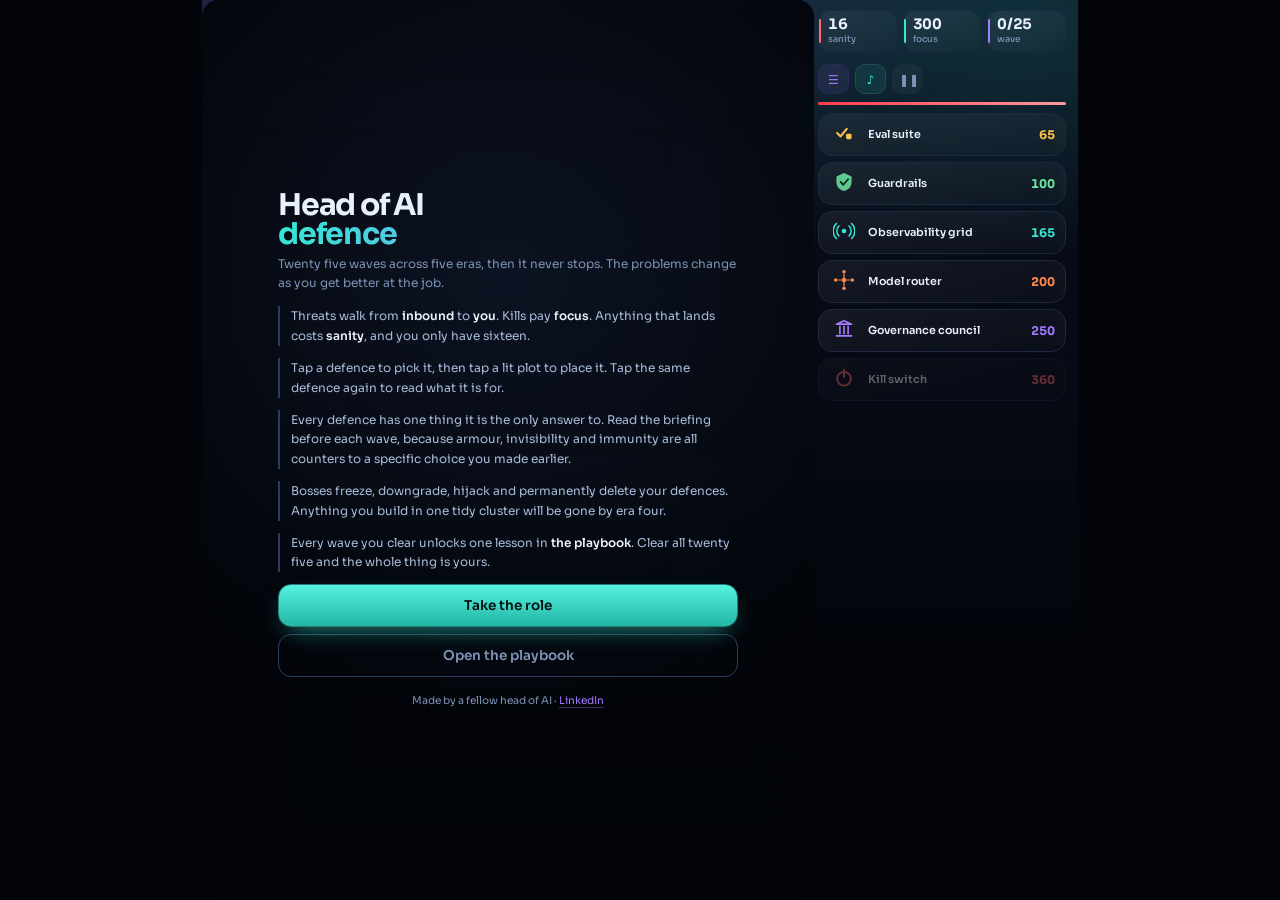
==== commit b0eb7232: "Lo-fi soundtrack, a board nothing covers, and a retry after a defeat Three things, all asked for aft" ====
--- a/index.html
+++ b/index.html
@@ -100,24 +100,21 @@
       </div>
 
       <!--
-        What a defence does, shown while choosing where to place it. It stays a
-        one-line strip that taps fall straight through, so choosing a defence
-        never costs you sight of the board. Details open on request.
+        What a defence does. Nothing covers the board while you are simply
+        choosing where to put one: this opens only when you tap the card you
+        already have selected, and any tap outside closes it again.
       -->
       <div id="preview">
         <div class="r1">
           <div id="pvDot"></div><div id="pvName"></div><div id="pvCost"></div>
-          <button id="pvInfo" type="button" aria-controls="pvMore" aria-expanded="false">Details</button>
-          <button id="pvX" type="button" aria-label="Cancel">✕</button>
+          <button id="pvX" type="button" aria-label="Close">✕</button>
         </div>
+        <div id="pvBlurb"></div>
+        <div id="pvNums"></div>
+        <div class="tg" id="pvTags"></div>
+        <div class="pvline good"><u>Use for</u><div id="pvGood"></div></div>
+        <div class="pvline weak"><u>Blind to</u><div id="pvWeak"></div></div>
         <div id="pvHint"></div>
-        <div id="pvMore">
-          <div id="pvBlurb"></div>
-          <div id="pvNums"></div>
-          <div class="tg" id="pvTags"></div>
-          <div class="pvline good"><u>Use for</u><div id="pvGood"></div></div>
-          <div class="pvline weak"><u>Blind to</u><div id="pvWeak"></div></div>
-        </div>
       </div>
 
       <!-- A placed defence: live stats, upgrade and sell. -->
--- a/styles/game.css
+++ b/styles/game.css
@@ -89,30 +89,24 @@
 
 
 /*
- * Two states. Closed it is a strip: name, cost and one line of guidance, and
- * `pointer-events:none` so a tap on it still lands on the plot underneath.
- * Open it is a full sheet, which takes its taps back until you close it again.
- */
-#preview{display:none;pointer-events:none;padding:8px 10px;border-radius:14px;
-  background:linear-gradient(180deg,rgba(19,28,46,.97),rgba(9,14,25,.97));border:1px solid var(--line2);
+ * Only ever open because you asked for it — a tap on the card you already have
+ * selected — and any tap outside closes it, so it is never between you and a
+ * plot you were aiming for.
+ */
+#preview{display:none;pointer-events:auto;padding:11px 12px;border-radius:16px;
+  background:linear-gradient(180deg,rgba(19,28,46,.98),rgba(9,14,25,.98));border:1px solid var(--line2);
   backdrop-filter:blur(10px);box-shadow:0 14px 40px rgba(0,0,0,.6)}
 #preview.show{display:block}
-#preview.open{pointer-events:auto;padding:11px 12px}
-#pvInfo,#pvX{pointer-events:auto}
-#preview .r1{display:flex;align-items:center;gap:7px}
+#preview .r1{display:flex;align-items:center;gap:7px;margin-bottom:6px}
 #pvDot{width:26px;height:26px;border-radius:8px;flex:0 0 auto;display:grid;place-items:center}
 #pvName{font-size:13px;font-weight:600;line-height:1.25;flex:1 1 60px;min-width:0}
 #pvCost{font-size:12.5px;font-weight:700;font-variant-numeric:tabular-nums;white-space:nowrap}
 #pvCost.poor{color:#ff8a95}
-#pvInfo{flex:0 0 auto;height:24px;padding:0 10px;border-radius:20px;border:1px solid var(--line2);
-  background:rgba(255,255,255,.04);color:var(--dim);font-family:inherit;font-size:10px;font-weight:600;cursor:pointer}
-#preview.open #pvInfo{color:var(--cyan);border-color:#20514f;background:rgba(53,230,213,.09)}
 #pvX{width:24px;height:24px;flex:0 0 auto;border-radius:8px;border:1px solid var(--line2);
   background:rgba(255,255,255,.04);color:var(--dim);font-family:inherit;font-size:11px;cursor:pointer}
-#pvHint{font-size:10px;color:var(--dim);line-height:1.4;margin-top:5px}
+#pvHint{font-size:10px;color:var(--dim);line-height:1.45;margin-top:8px;padding-top:7px;
+  border-top:1px solid rgba(43,61,94,.6)}
 #pvHint.warn{color:#ff9aa4}
-#pvMore{display:none}
-#preview.open #pvMore{display:block;margin-top:8px;padding-top:8px;border-top:1px solid rgba(43,61,94,.6)}
 #pvBlurb{font-size:11.5px;color:#9db0cd;line-height:1.5;margin-bottom:7px}
 #pvNums{font-size:10.5px;color:var(--dim);display:flex;gap:11px;flex-wrap:wrap;margin-bottom:8px}
 #pvNums i{font-style:normal;color:var(--text);font-weight:600}
@@ -366,7 +360,6 @@
   }
   #dock > * { width: 100%; }
   #callRow { flex-wrap: wrap; }
-  #preview { pointer-events: auto; }
   #preview, #inspect { max-height: calc(100vh - 120px); }
 }
 
@@ -388,15 +381,13 @@
   }
   #dock > * { width: 100%; }
   #callRow { flex-wrap: wrap; }
-  /* Beside the board, not over it, so the strip can keep its own taps. */
-  #preview { pointer-events: auto; }
   #preview, #inspect { max-height: calc(var(--board-h, 70vh) - 20px); }
 
   /* The board is short here, so the sheets beside it still have to be terse. */
-  #preview.open, #inspect { padding: 9px 10px; font-size: 10.5px; }
+  #preview, #inspect { padding: 9px 10px; font-size: 10.5px; }
   #pvBlurb, #insBlurb { font-size: 10.5px; margin-bottom: 5px; }
   #pvNums, #insNums, #pvHint { font-size: 9.5px; }
-  #pvHint { margin-top: 4px; }
+  #pvHint { margin-top: 6px; padding-top: 5px; }
   .pvline { font-size: 10.5px; margin-bottom: 3px; }
   #preview .tg { margin-bottom: 6px; }
   #hud { padding: 6px 10px 4px 4px; }
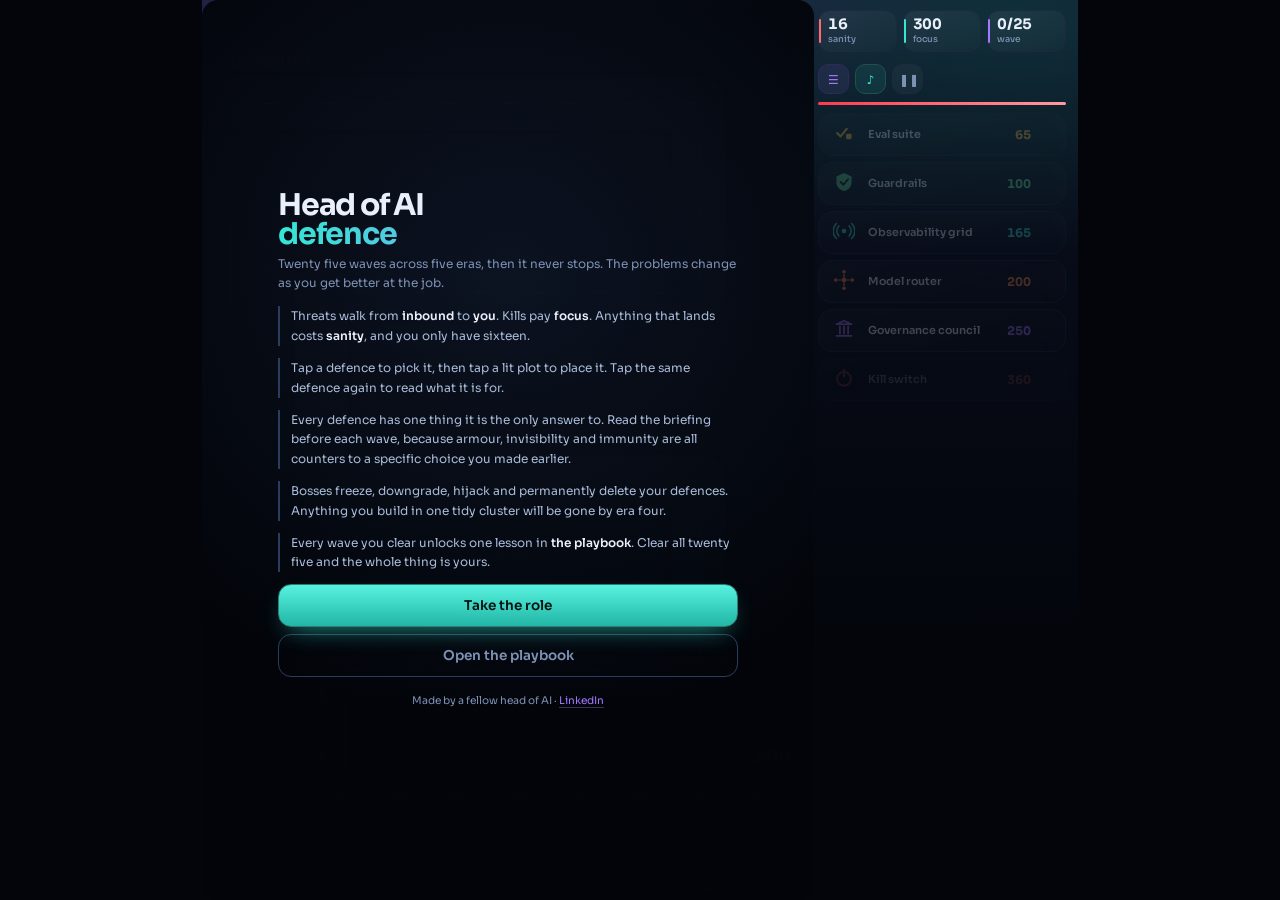
==== commit 28b1e4ee: "Say where a defence goes, and that the card will explain itself Picking a defence lit the plots at 1" ====
--- a/index.html
+++ b/index.html
@@ -94,6 +94,15 @@
       clear space as the screen can spare.
     -->
     <div id="dock">
+      <!--
+        While a defence is selected and still homeless: where it goes, and how
+        to read up on it. Takes no pointer events, so it never blocks a tap.
+      -->
+      <div id="placeHint" hidden>
+        <span id="phMain"></span>
+        <em id="phMore"><i>i</i>tap the card again for details</em>
+      </div>
+
       <div id="callRow">
         <button id="briefBtn" type="button">Brief</button>
         <button id="callBtn" type="button"><span>Start wave 1</span><small id="callBonus"></small></button>
--- a/styles/game.css
+++ b/styles/game.css
@@ -66,6 +66,26 @@
 #callBtn small{color:#5fd8c8;font-weight:500;font-size:10.5px}
 #briefBtn{border:1px solid var(--line2);color:var(--dim);background:rgba(14,21,36,.92)}
 #callRow.hidden{display:none}
+
+/*
+ * The placement strip. A lit hex on the board means nothing until something
+ * says what it is for, and nothing at all hints that a selected card will open
+ * up if you tap it a second time, so both are spelled out here for as long as
+ * a defence is waiting to be placed. It takes no pointer events: it sits over
+ * the board on a short screen and must never eat a tap meant for a plot.
+ */
+#placeHint{display:flex;align-items:center;justify-content:center;gap:3px 10px;flex-wrap:wrap;
+  pointer-events:none;font-size:10.5px;line-height:1.3;padding:5px 12px;border-radius:999px;
+  border:1px solid currentColor;background:rgba(9,14,25,.82);backdrop-filter:blur(7px);
+  box-shadow:0 8px 24px rgba(0,0,0,.5);animation:hintIn .22s ease-out}
+#placeHint[hidden]{display:none}
+#phMain b{font-weight:700}
+#phMore{font-style:normal;display:flex;align-items:center;gap:5px;color:var(--dim)}
+#phMore i{font-style:normal;display:grid;place-items:center;width:13px;height:13px;flex:0 0 auto;
+  border-radius:50%;font-size:8.5px;font-weight:700;border:1px solid currentColor}
+/* A screen owns the whole board, so nothing about placing anything applies. */
+#app.screen #placeHint{display:none}
+@keyframes hintIn{from{opacity:0;transform:translateY(6px)}to{opacity:1;transform:none}}
 
 #inspect{display:none;pointer-events:auto;padding:11px 12px;border-radius:16px;
   background:linear-gradient(180deg,rgba(19,28,46,.98),rgba(9,14,25,.98));border:1px solid var(--line2);
@@ -118,7 +138,10 @@
 .pvline.good u{color:var(--mint)}.pvline.good div{color:#9fd6b6}
 .pvline.weak u{color:var(--coral)}.pvline.weak div{color:#d5a3ab}
 
-#shop{grid-area:shop;display:flex;gap:6px;padding:7px 9px 11px;overflow-x:auto;scrollbar-width:none}
+#shop{grid-area:shop;display:flex;gap:6px;padding:7px 9px 11px;overflow-x:auto;scrollbar-width:none;
+  transition:opacity .25s}
+/* A screen, or a wave clearing, takes the shop out of play until it is done. */
+#app.screen #shop{opacity:.25;pointer-events:none}
 #shop::-webkit-scrollbar{display:none}
 .card{position:relative;flex:0 0 84px;cursor:pointer;text-align:left;font-family:inherit;color:var(--text);
   padding:7px;border-radius:14px;border:1px solid var(--line);overflow:hidden;
@@ -130,6 +153,14 @@
 .card .ct{font-size:11px;font-weight:700;font-variant-numeric:tabular-nums;position:relative}
 .card.sel{border-color:currentColor;box-shadow:0 0 0 1px currentColor inset,0 0 18px -4px currentColor}
 .card.poor{opacity:.38}
+/* The tap-again affordance: it appears only once the card is selected, which
+   is the only time a second tap does anything but re-select it. */
+.card .tip{position:absolute;top:5px;right:5px;width:14px;height:14px;border-radius:50%;
+  display:grid;place-items:center;font-style:normal;font-size:8.5px;font-weight:700;
+  border:1px solid currentColor;background:rgba(3,6,14,.55);pointer-events:none;
+  opacity:0;transform:scale(.6);transition:opacity .18s ease-out,transform .18s ease-out}
+.card.sel .tip{opacity:1;transform:none;animation:tipNudge 1.5s ease-in-out 2 .2s}
+@keyframes tipNudge{0%,100%{transform:scale(1)}45%{transform:scale(1.28)}}
 
 /* overlay */
 #ov{position:absolute;inset:0;display:none;z-index:9;border-radius:16px;overflow:hidden;
@@ -332,11 +363,13 @@
     flex: 0 0 auto;
     width: 100%;
     display: grid;
-    grid-template-columns: 30px minmax(0, 1fr) auto;
+    grid-template-columns: 30px minmax(0, 1fr) auto 15px;
     align-items: center;
     gap: 9px;
     padding: 8px 10px;
   }
+  /* Reserved column, always there, so selecting a card never reflows the row. */
+  .card .tip { position: static; }
   .card .g { height: auto; display: grid; place-items: center; }
   .card .g svg { width: 22px; height: 22px; }
   .card .nm { height: auto; font-size: 11px; }
@@ -404,3 +437,10 @@
   .card:hover { border-color: currentColor; }
   .iconbtn:hover { color: var(--text); }
 }
+
+/* Motion is decoration here; the words and the colours carry the meaning. */
+@media (prefers-reduced-motion: reduce) {
+  #placeHint { animation: none; }
+  .card .tip { transition: none; }
+  .card.sel .tip { animation: none; }
+}
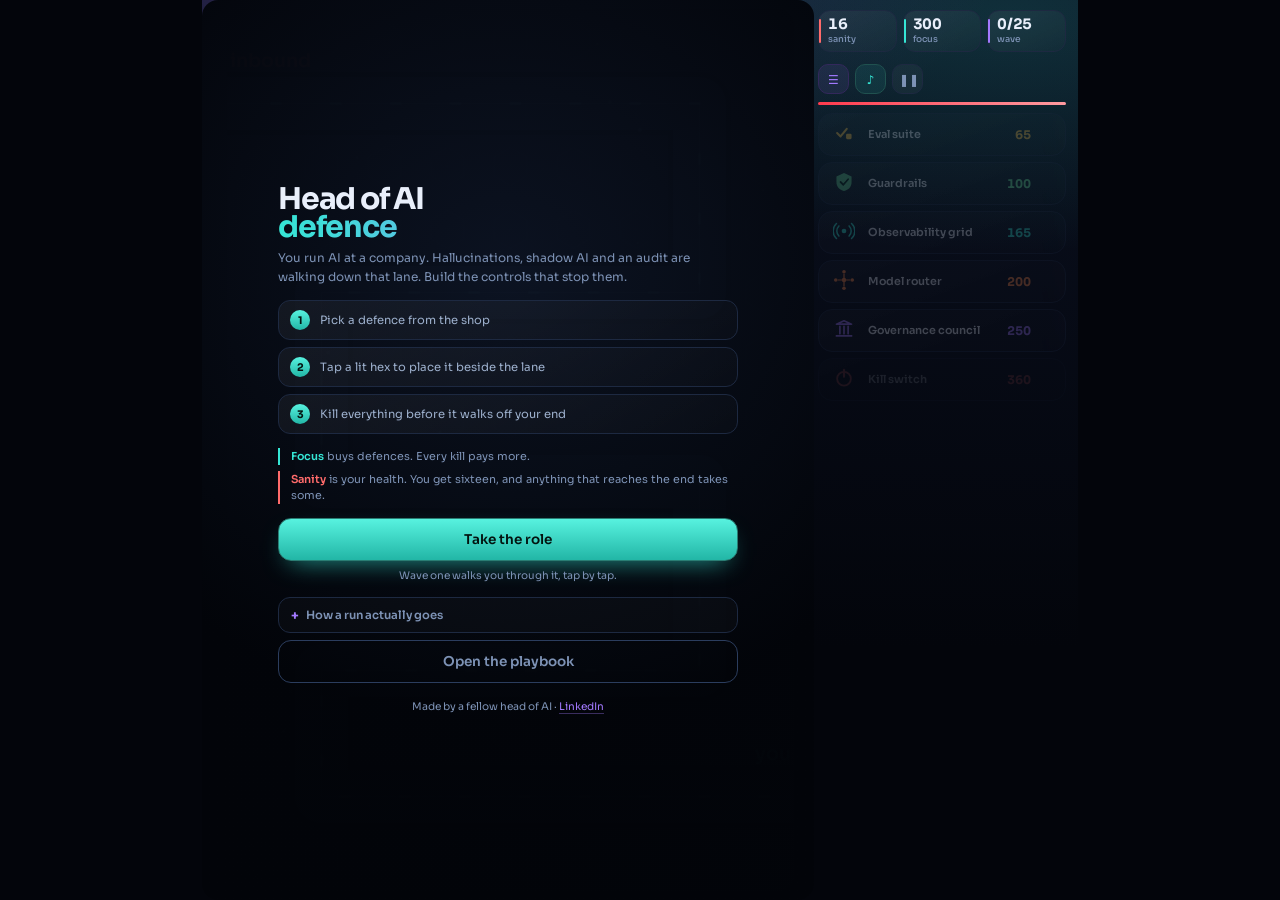
==== commit 257c9eec: "Teach the game instead of describing it Two things stopped a new player before they played anything." ====
--- a/index.html
+++ b/index.html
@@ -94,6 +94,19 @@
       clear space as the screen can spare.
     -->
     <div id="dock">
+      <!--
+        The first run's walkthrough. Names the next tap, waits for it, and
+        holds the build clock while it does. Shown once, ever.
+      -->
+      <div id="coach" hidden>
+        <b id="coachNum"></b>
+        <div class="ct">
+          <strong id="coachTitle"></strong>
+          <span id="coachBody"></span>
+        </div>
+        <button id="coachSkip" type="button">Skip</button>
+      </div>
+
       <!--
         While a defence is selected and still homeless: where it goes, and how
         to read up on it. Takes no pointer events, so it never blocks a tap.
--- a/styles/game.css
+++ b/styles/game.css
@@ -66,6 +66,45 @@
 #callBtn small{color:#5fd8c8;font-weight:500;font-size:10.5px}
 #briefBtn{border:1px solid var(--line2);color:var(--dim);background:rgba(14,21,36,.92)}
 #callRow.hidden{display:none}
+
+/*
+ * The first run's walkthrough. Sits at the top of the dock, above the
+ * placement strip and the call row, so it never covers the thing it is asking
+ * you to tap, and only the dismiss button takes pointer events. It wraps
+ * rather than squeezing, so the one bar works under a phone's board and inside
+ * the 178px rail on a desktop.
+ */
+#coach{display:flex;align-items:center;flex-wrap:wrap;gap:6px 10px;
+  pointer-events:none;padding:8px 10px;border-radius:14px;
+  border:1px solid #3d3168;background:linear-gradient(180deg,rgba(30,22,58,.97),rgba(12,9,26,.97));
+  backdrop-filter:blur(7px);box-shadow:0 10px 30px rgba(0,0,0,.55);animation:hintIn .22s ease-out}
+#coach[hidden]{display:none}
+#coachNum{flex:0 0 auto;font-size:9.5px;font-weight:700;font-variant-numeric:tabular-nums;
+  color:var(--violet);border:1px solid #3d3168;border-radius:20px;padding:3px 7px;
+  background:rgba(163,121,255,.12)}
+#coach .ct{flex:1 1 150px;min-width:0}
+#coachTitle{display:block;font-size:11.5px;font-weight:600;color:var(--text);line-height:1.3}
+#coachBody{display:block;font-size:10.5px;line-height:1.45;color:var(--body)}
+#coachBody b{color:var(--text);font-weight:600}
+#coachSkip{flex:0 0 auto;margin-left:auto;pointer-events:auto;cursor:pointer;font-family:inherit;
+  font-size:10px;font-weight:600;color:var(--dim);padding:5px 10px;border-radius:20px;
+  border:1px solid var(--line2);background:rgba(255,255,255,.04)}
+/* A screen owns the whole board, so the walkthrough waits behind it. */
+#app.screen #coach{display:none}
+
+/*
+ * Spotlights. The walkthrough names a thing to tap; these are what make it
+ * findable without a word of "the row at the bottom of your screen". Glow
+ * only — lifting the shop out of its layer would let it paint over the dock,
+ * which is where the walkthrough itself lives.
+ */
+#app.spot-shop #shop{border-radius:16px;animation:spotGlow 1.9s ease-in-out infinite}
+#app.spot-call #callBtn{animation:spotGlow 1.9s ease-in-out infinite}
+.card.coachmark{animation:spotCard 1.9s ease-in-out infinite}
+@keyframes spotGlow{0%,100%{box-shadow:0 0 0 0 rgba(163,121,255,0)}
+  50%{box-shadow:0 0 0 2px rgba(163,121,255,.55),0 0 22px -2px rgba(163,121,255,.6)}}
+@keyframes spotCard{0%,100%{box-shadow:0 0 0 1px currentColor inset}
+  50%{box-shadow:0 0 0 1px currentColor inset,0 0 20px -3px currentColor}}
 
 /*
  * The placement strip. A lit hex on the board means nothing until something
@@ -180,6 +219,46 @@
   border:1px solid #2a7d73;color:#03130f;background:linear-gradient(180deg,#57f2df,#22b6a6);
   box-shadow:0 10px 26px -12px rgba(53,230,213,.8)}
 #ov button.ghost{background:transparent;border-color:var(--line2);color:var(--dim);margin-top:7px;box-shadow:none}
+
+/*
+ * The menu's three steps. The game is three taps wide and the old menu spent
+ * six paragraphs before saying so, which is the one thing somebody who has
+ * never seen a tower defence board actually needs.
+ */
+.steps{list-style:none;margin:0 0 14px;padding:0;display:flex;flex-direction:column;gap:7px}
+.steps li{display:flex;align-items:center;gap:10px;padding:9px 11px;border-radius:12px;
+  border:1px solid var(--line);background:linear-gradient(150deg,rgba(255,255,255,.05),rgba(255,255,255,.012))}
+.steps b{flex:0 0 auto;width:20px;height:20px;display:grid;place-items:center;border-radius:50%;
+  font-size:10.5px;font-weight:700;color:#03130f;background:linear-gradient(180deg,#57f2df,#22b6a6)}
+.steps span{font-size:11.5px;line-height:1.4;color:var(--body)}
+
+/* The two numbers on the bar, said once, in the colours they are shown in. */
+.legend{list-style:none;margin:0 0 14px;padding:0;display:flex;flex-direction:column;gap:6px}
+.legend li{font-size:11px;line-height:1.5;color:var(--dim);padding-left:11px;border-left:2px solid var(--line2)}
+.legend li.cy{border-left-color:var(--cyan)}
+.legend li.co{border-left-color:var(--coral)}
+.legend b{font-weight:600}
+.legend li.cy b{color:var(--cyan)}
+.legend li.co b{color:var(--coral)}
+
+/* Everything a returning player already knows, folded out of the way. */
+.more{margin:14px 0 0;border:1px solid var(--line);border-radius:12px;background:rgba(255,255,255,.02)}
+.more summary{cursor:pointer;list-style:none;padding:10px 12px;font-size:11.5px;font-weight:600;
+  color:var(--dim);display:flex;align-items:center;gap:7px}
+.more summary::-webkit-details-marker{display:none}
+.more summary::before{content:'+';font-size:13px;font-weight:700;color:var(--violet);line-height:1}
+.more[open] summary::before{content:'\2212'}
+.more[open] summary{color:var(--text);border-bottom:1px solid var(--line)}
+.more > .lore{margin:12px 12px 0}
+.more > .lore:last-child{margin-bottom:12px}
+
+.record{font-size:11px;line-height:1.5;color:var(--dim);text-align:center;margin:12px 0 0}
+.record b{color:var(--cyan);font-weight:600}
+.under{font-size:10.5px;line-height:1.4;color:var(--dim);text-align:center;margin:8px 0 0}
+
+/* Frames the threat list on a briefing, which otherwise starts with no title. */
+.rowhead{font-size:9.5px;letter-spacing:.06em;text-transform:uppercase;font-weight:700;
+  color:var(--dim);margin:2px 0 2px}
 
 .eyebrow{display:flex;align-items:center;gap:8px;margin-bottom:10px}
 .eyebrow b{font-size:11px;font-weight:600;color:var(--violet)}
@@ -427,8 +506,28 @@
   #hud .stat { padding: 4px 7px 4px 8px; }
   .stat b { font-size: 13px; }
   #sanityTrack { margin: 0 10px 6px 4px; }
-  .card { padding: 6px 9px; }
+  /*
+   * The rail is at its narrowest here, and a name like "Observability grid"
+   * was overflowing its column and landing on top of the price. A shop you
+   * cannot read is the first thing a new player hits, so the row gives up
+   * some size rather than some legibility.
+   */
+  .card { padding: 6px 9px; gap: 6px; grid-template-columns: 24px minmax(0, 1fr) auto 12px; }
+  .card .nm { font-size: 10px; }
+  .card .ct { font-size: 11px; }
+  .card .g svg { width: 19px; height: 19px; }
+
   #ovScroll { padding: 14px; }
+
+  /* 390px of height has to hold a title, the three steps and the button that
+     starts the game, so everything above that button gives up some room. */
+  #ov h1 { font-size: 25px; }
+  #ov .kick { margin-bottom: 10px; }
+  .steps { gap: 5px; margin-bottom: 10px; }
+  .steps li { padding: 7px 9px; }
+  .legend { gap: 5px; margin-bottom: 10px; }
+  #coach { padding: 7px 9px; }
+  #coachBody { font-size: 10px; }
 }
 
 /* Pointer devices get a hover cue on the board. */
@@ -443,4 +542,14 @@
   #placeHint { animation: none; }
   .card .tip { transition: none; }
   .card.sel .tip { animation: none; }
-}
+
+  /* The spotlight still has to point at something, so it holds its bright
+     frame instead of breathing. */
+  #coach { animation: none; }
+  #app.spot-shop #shop,
+  #app.spot-call #callBtn {
+    animation: none;
+    box-shadow: 0 0 0 2px rgba(163, 121, 255, .55);
+  }
+  .card.coachmark { animation: none; box-shadow: 0 0 0 1px currentColor inset; }
+}
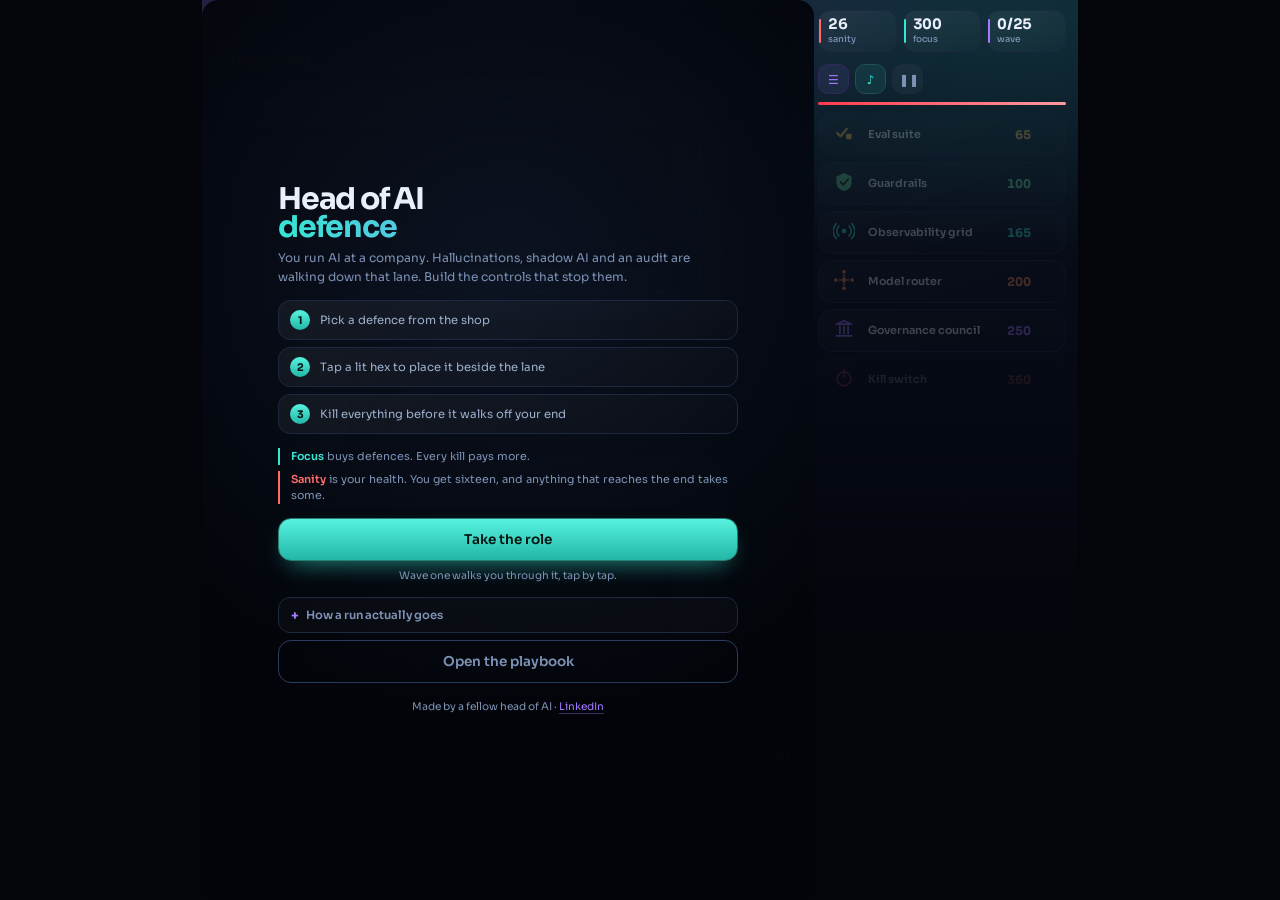
==== commit 17afce5e: "Make every wave a crowd, and make the back half hurt Waves were thin. Wave one was six threats, most" ====
--- a/index.html
+++ b/index.html
@@ -75,7 +75,7 @@
 <body>
 <div id="app">
   <div id="hud">
-    <div class="stat" id="sanityStat"><b id="sanityVal">16</b><span>sanity</span></div>
+    <div class="stat" id="sanityStat"><b id="sanityVal">26</b><span>sanity</span></div>
     <div class="stat" id="focusStat"><b id="focusVal">300</b><span>focus</span></div>
     <div class="stat" id="waveStat"><b id="waveVal">0/25</b><span>wave</span></div>
     <div class="grow"></div>
